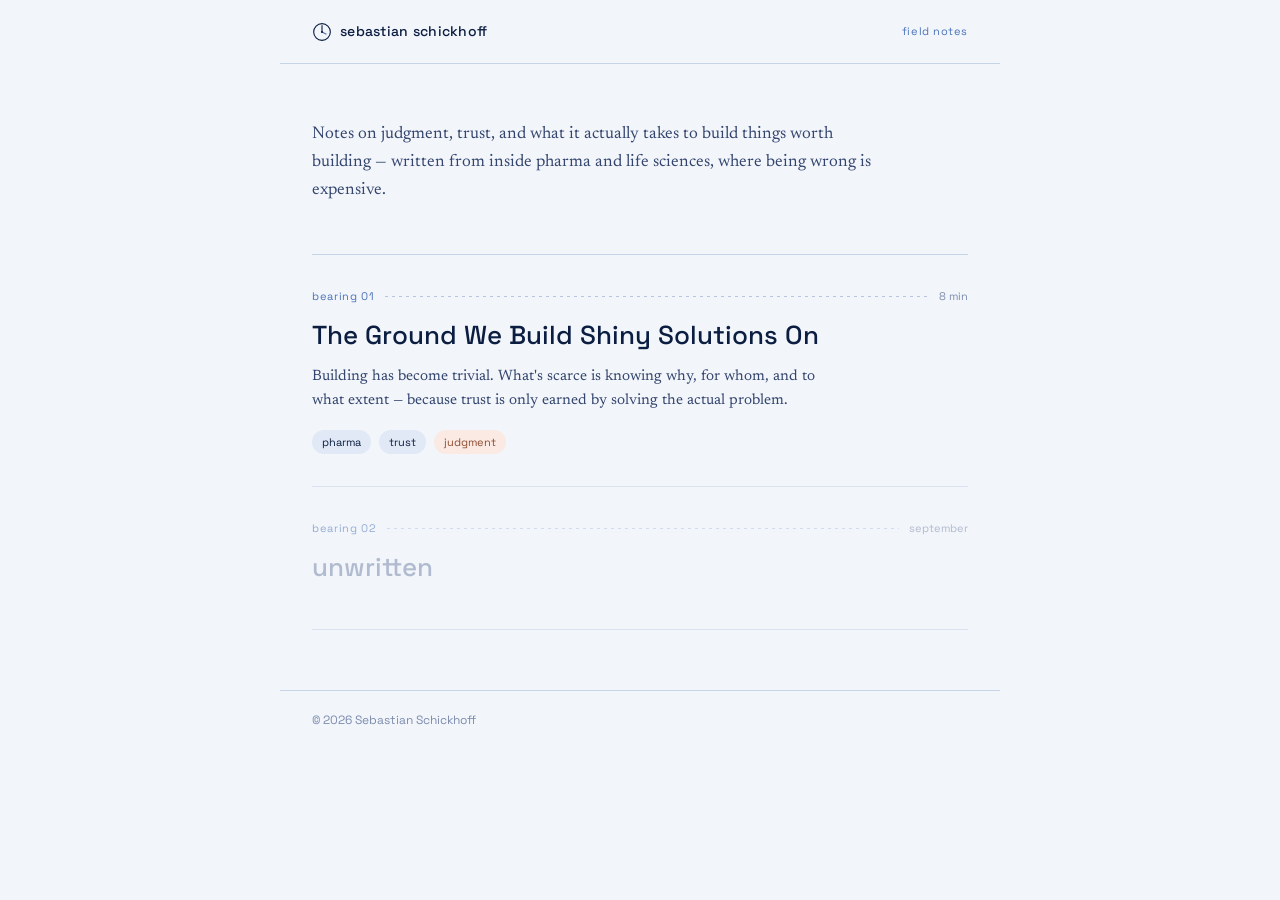
==== index.html @ 400cca40 "Add files via upload" ====
<!DOCTYPE html>
<html lang="en">
<head>
<meta charset="UTF-8">
<meta name="viewport" content="width=device-width, initial-scale=1.0">
<title>Sebastian Schickhoff</title>
<meta name="description" content="Field notes on judgment, trust, and building in regulated industries.">
<link rel="preconnect" href="https://fonts.googleapis.com">
<link href="https://fonts.googleapis.com/css2?family=Space+Grotesk:wght@400;500&family=Newsreader:ital,opsz@0,6..72;1,6..72&display=swap" rel="stylesheet">
<link rel="stylesheet" href="style.css">
</head>
<body>

<header class="site-header">
  <a href="index.html" class="brand">
    <svg width="20" height="20" viewBox="0 0 18 18" aria-hidden="true">
      <circle cx="9" cy="9" r="7.5" fill="none" stroke="var(--ink)" stroke-width="1"/>
      <line x1="9" y1="9" x2="9" y2="3" stroke="var(--ink)" stroke-width="1"/>
      <line x1="9" y1="9" x2="13" y2="11" stroke="var(--accent)" stroke-width="1"/>
      <circle cx="9" cy="9" r="1" fill="var(--ink)"/>
    </svg>
    <span>sebastian schickhoff</span>
  </a>
  <span class="site-kicker">field notes</span>
</header>

<main>
  <section class="intro">
    <p>Notes on judgment, trust, and what it actually takes to build things worth building — written from inside pharma and life sciences, where being wrong is expensive.</p>
  </section>

  <section class="bearings">

    <article class="bearing">
      <div class="bearing-meta">
        <span class="bearing-num">bearing 01</span>
        <span class="bearing-rule" aria-hidden="true"></span>
        <span class="bearing-time">8 min</span>
      </div>
      <h2><a href="ground-we-build.html">The Ground We Build Shiny Solutions On</a></h2>
      <p class="bearing-dek">Building has become trivial. What's scarce is knowing why, for whom, and to what extent — because trust is only earned by solving the actual problem.</p>
      <div class="tags">
        <span class="tag">pharma</span>
        <span class="tag">trust</span>
        <span class="tag tag-accent">judgment</span>
      </div>
    </article>

    <article class="bearing bearing-unwritten">
      <div class="bearing-meta">
        <span class="bearing-num">bearing 02</span>
        <span class="bearing-rule" aria-hidden="true"></span>
        <span class="bearing-time">september</span>
      </div>
      <h2 class="unwritten-title">unwritten</h2>
    </article>

  </section>
</main>

<footer class="site-footer">
  <span>&copy; 2026 Sebastian Schickhoff</span>
</footer>

</body>
</html>
---- style.css ----
:root {
  --paper: #F2F5FA;
  --ink: #0B1D40;
  --ink-soft: #33456E;
  --accent: #4A72B8;
  --accent-soft: #7C8CAE;
  --line: #C7D4E8;
  --tag-bg: #E1E9F6;
  --tag-accent-bg: #FBEAE3;
  --tag-accent-ink: #8C4A2E;
}

* { box-sizing: border-box; }

body {
  margin: 0;
  background: var(--paper);
  color: var(--ink);
  font-family: 'Newsreader', serif;
  line-height: 1.65;
}

a {
  color: inherit;
  text-decoration: none;
}

.site-header {
  display: flex;
  align-items: center;
  justify-content: space-between;
  padding: 20px 32px;
  border-bottom: 0.5px solid var(--line);
  max-width: 720px;
  margin: 0 auto;
}

.brand {
  display: flex;
  align-items: center;
  gap: 8px;
  font-family: 'Space Grotesk', sans-serif;
  font-weight: 500;
  font-size: 14px;
  letter-spacing: 0.02em;
}

.brand:hover { color: var(--accent); }
.brand:hover svg line:last-of-type { stroke: var(--ink); }

.site-kicker {
  font-family: 'Space Grotesk', sans-serif;
  font-size: 11px;
  color: var(--accent);
  letter-spacing: 0.05em;
}

main {
  max-width: 720px;
  margin: 0 auto;
  padding: 0 32px;
}

.intro {
  padding: 40px 0 8px;
  font-size: 17px;
  color: var(--ink-soft);
  max-width: 56ch;
}

.bearings {
  padding: 24px 0 60px;
}

.bearing {
  padding: 32px 0;
  border-top: 0.5px solid var(--line);
}

.bearing:last-child { border-bottom: 0.5px solid var(--line); }

.bearing-meta {
  display: flex;
  align-items: center;
  gap: 10px;
  margin-bottom: 14px;
}

.bearing-num {
  font-family: 'Space Grotesk', sans-serif;
  font-size: 11px;
  letter-spacing: 0.06em;
  color: var(--accent);
  white-space: nowrap;
}

.bearing-rule {
  flex: 1;
  height: 1px;
  background: repeating-linear-gradient(90deg, #B7C6E0 0, #B7C6E0 3px, transparent 3px, transparent 7px);
}

.bearing-time {
  font-family: 'Space Grotesk', sans-serif;
  font-size: 11px;
  color: var(--accent-soft);
  white-space: nowrap;
}

.bearing h2 {
  font-family: 'Space Grotesk', sans-serif;
  font-weight: 500;
  font-size: 26px;
  line-height: 1.28;
  margin: 0 0 12px;
}

.bearing h2 a:hover { color: var(--accent); }

.bearing-dek {
  font-size: 15px;
  color: var(--ink-soft);
  margin: 0 0 16px;
  max-width: 58ch;
}

.tags {
  display: flex;
  gap: 8px;
}

.tag {
  font-family: 'Space Grotesk', sans-serif;
  font-size: 11px;
  color: var(--ink);
  background: var(--tag-bg);
  padding: 3px 10px;
  border-radius: 20px;
}

.tag-accent {
  background: var(--tag-accent-bg);
  color: var(--tag-accent-ink);
}

.bearing-unwritten {
  opacity: 0.55;
}

.unwritten-title {
  font-family: 'Space Grotesk', sans-serif;
  font-weight: 500;
  font-size: 20px;
  color: var(--accent-soft);
  margin: 0;
}

.site-footer {
  max-width: 720px;
  margin: 0 auto;
  padding: 20px 32px 40px;
  font-family: 'Space Grotesk', sans-serif;
  font-size: 12px;
  color: var(--accent-soft);
  border-top: 0.5px solid var(--line);
}

/* Post page */
.post {
  max-width: 640px;
  margin: 0 auto;
  padding: 48px 32px 80px;
}

.post-title {
  font-family: 'Space Grotesk', sans-serif;
  font-weight: 500;
  font-size: 34px;
  line-height: 1.25;
  margin: 16px 0 24px;
}

.post-body {
  font-size: 18px;
  line-height: 1.75;
  color: var(--ink-soft);
}

.post-body p { margin: 0 0 22px; }

.back-link {
  display: inline-block;
  margin-top: 40px;
  font-family: 'Space Grotesk', sans-serif;
  font-size: 13px;
  color: var(--accent);
}

@media (max-width: 480px) {
  .site-header, main, .site-footer { padding-left: 20px; padding-right: 20px; }
  .bearing h2 { font-size: 22px; }
  .post-title { font-size: 26px; }
}
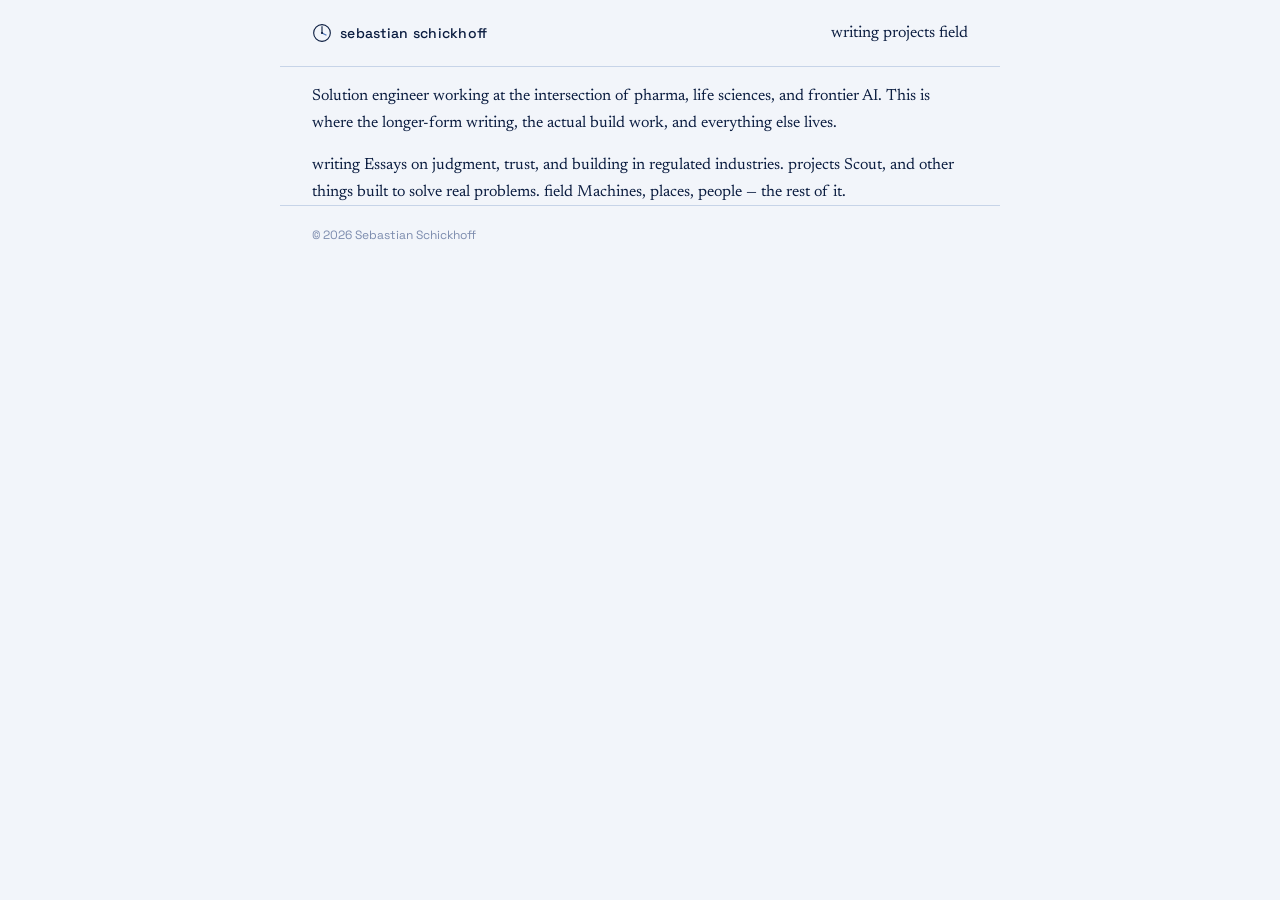
==== commit 9c904c48: "Revise index.html structure and content" ====
--- a/index.html
+++ b/index.html
@@ -4,7 +4,6 @@
 <meta charset="UTF-8">
 <meta name="viewport" content="width=device-width, initial-scale=1.0">
 <title>Sebastian Schickhoff</title>
-<meta name="description" content="Field notes on judgment, trust, and building in regulated industries.">
 <link rel="preconnect" href="https://fonts.googleapis.com">
 <link href="https://fonts.googleapis.com/css2?family=Space+Grotesk:wght@400;500&family=Newsreader:ital,opsz@0,6..72;1,6..72&display=swap" rel="stylesheet">
 <link rel="stylesheet" href="style.css">
@@ -21,41 +20,30 @@
     </svg>
     <span>sebastian schickhoff</span>
   </a>
-  <span class="site-kicker">field notes</span>
+  <nav class="site-nav">
+    <a href="writing.html">writing</a>
+    <a href="projects.html">projects</a>
+    <a href="field.html">field</a>
+  </nav>
 </header>
 
-<main>
-  <section class="intro">
-    <p>Notes on judgment, trust, and what it actually takes to build things worth building — written from inside pharma and life sciences, where being wrong is expensive.</p>
-  </section>
+<main class="landing">
+  <p class="landing-intro">Solution engineer working at the intersection of pharma, life sciences, and frontier AI. This is where the longer-form writing, the actual build work, and everything else lives.</p>
 
-  <section class="bearings">
-
-    <article class="bearing">
-      <div class="bearing-meta">
-        <span class="bearing-num">bearing 01</span>
-        <span class="bearing-rule" aria-hidden="true"></span>
-        <span class="bearing-time">8 min</span>
-      </div>
-      <h2><a href="ground-we-build.html">The Ground We Build Shiny Solutions On</a></h2>
-      <p class="bearing-dek">Building has become trivial. What's scarce is knowing why, for whom, and to what extent — because trust is only earned by solving the actual problem.</p>
-      <div class="tags">
-        <span class="tag">pharma</span>
-        <span class="tag">trust</span>
-        <span class="tag tag-accent">judgment</span>
-      </div>
-    </article>
-
-    <article class="bearing bearing-unwritten">
-      <div class="bearing-meta">
-        <span class="bearing-num">bearing 02</span>
-        <span class="bearing-rule" aria-hidden="true"></span>
-        <span class="bearing-time">september</span>
-      </div>
-      <h2 class="unwritten-title">unwritten</h2>
-    </article>
-
-  </section>
+  <div class="landing-links">
+    <a class="landing-card" href="writing.html">
+      <span class="landing-card-label">writing</span>
+      <span class="landing-card-dek">Essays on judgment, trust, and building in regulated industries.</span>
+    </a>
+    <a class="landing-card" href="projects.html">
+      <span class="landing-card-label">projects</span>
+      <span class="landing-card-dek">Scout, and other things built to solve real problems.</span>
+    </a>
+    <a class="landing-card" href="field.html">
+      <span class="landing-card-label">field</span>
+      <span class="landing-card-dek">Machines, places, people — the rest of it.</span>
+    </a>
+  </div>
 </main>
 
 <footer class="site-footer">
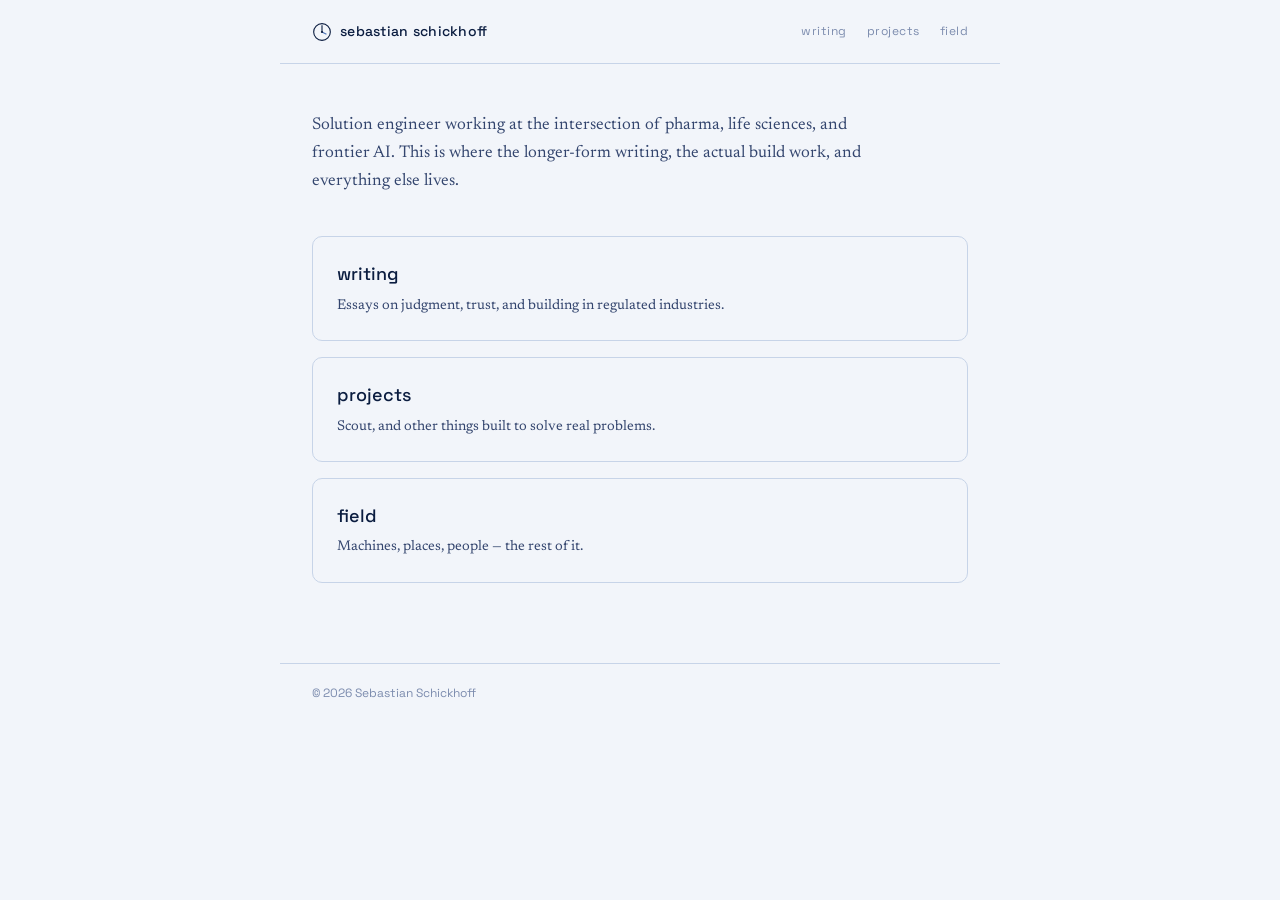
==== commit c545c144: "Add files via upload" ====
--- a/index.html
+++ b/index.html
@@ -21,9 +21,9 @@
     <span>sebastian schickhoff</span>
   </a>
   <nav class="site-nav">
-    <a href="writing.html">writing</a>
-    <a href="projects.html">projects</a>
-    <a href="field.html">field</a>
+    <a href="essays/index.html">writing</a>
+    <a href="projects/index.html">projects</a>
+    <a href="field/index.html">field</a>
   </nav>
 </header>
 
@@ -31,15 +31,15 @@
   <p class="landing-intro">Solution engineer working at the intersection of pharma, life sciences, and frontier AI. This is where the longer-form writing, the actual build work, and everything else lives.</p>
 
   <div class="landing-links">
-    <a class="landing-card" href="writing.html">
+    <a class="landing-card" href="essays/index.html">
       <span class="landing-card-label">writing</span>
       <span class="landing-card-dek">Essays on judgment, trust, and building in regulated industries.</span>
     </a>
-    <a class="landing-card" href="projects.html">
+    <a class="landing-card" href="projects/index.html">
       <span class="landing-card-label">projects</span>
       <span class="landing-card-dek">Scout, and other things built to solve real problems.</span>
     </a>
-    <a class="landing-card" href="field.html">
+    <a class="landing-card" href="field/index.html">
       <span class="landing-card-label">field</span>
       <span class="landing-card-dek">Machines, places, people — the rest of it.</span>
     </a>
--- a/style.css
+++ b/style.css
@@ -107,6 +107,13 @@
   white-space: nowrap;
 }
 
+.bearing-date {
+  font-family: 'Space Grotesk', sans-serif;
+  font-size: 11px;
+  color: var(--accent-soft);
+  white-space: nowrap;
+}
+
 .bearing h2 {
   font-family: 'Space Grotesk', sans-serif;
   font-weight: 500;
@@ -188,6 +195,20 @@
 
 .post-body p { margin: 0 0 22px; }
 
+.section-heading {
+  font-family: 'Space Grotesk', sans-serif;
+  font-weight: 500;
+  font-size: 13px;
+  letter-spacing: 0.08em;
+  text-transform: uppercase;
+  color: var(--accent);
+  margin: 44px 0 18px;
+}
+
+.post-body .section-heading:first-child {
+  margin-top: 0;
+}
+
 .back-link {
   display: inline-block;
   margin-top: 40px;
@@ -201,3 +222,131 @@
   .bearing h2 { font-size: 22px; }
   .post-title { font-size: 26px; }
 }
+
+.site-nav {
+  display: flex;
+  gap: 20px;
+  font-family: 'Space Grotesk', sans-serif;
+  font-size: 12px;
+  letter-spacing: 0.04em;
+  color: var(--accent-soft);
+}
+
+.site-nav a { color: var(--accent-soft); }
+.site-nav a:hover,
+.site-nav a[aria-current="page"] { color: var(--ink); }
+
+/* Landing page */
+.landing {
+  max-width: 720px;
+  margin: 0 auto;
+  padding: 48px 32px 80px;
+}
+
+.landing-intro {
+  font-size: 17px;
+  color: var(--ink-soft);
+  max-width: 56ch;
+  margin: 0 0 40px;
+}
+
+.landing-links {
+  display: grid;
+  gap: 16px;
+}
+
+.landing-card {
+  display: flex;
+  flex-direction: column;
+  gap: 6px;
+  padding: 22px 24px;
+  border: 0.5px solid var(--line);
+  border-radius: 10px;
+  transition: border-color 0.15s ease;
+}
+
+.landing-card:hover { border-color: var(--accent); }
+
+.landing-card-label {
+  font-family: 'Space Grotesk', sans-serif;
+  font-weight: 500;
+  font-size: 18px;
+  color: var(--ink);
+}
+
+.landing-card-dek {
+  font-size: 14px;
+  color: var(--ink-soft);
+}
+
+/* Projects page */
+.project-dek {
+  font-size: 16px;
+  color: var(--ink-soft);
+  margin: -8px 0 28px;
+}
+
+.stat-row {
+  display: flex;
+  gap: 32px;
+  padding: 20px 0;
+  margin-bottom: 28px;
+  border-top: 0.5px solid var(--line);
+  border-bottom: 0.5px solid var(--line);
+}
+
+.stat {
+  display: flex;
+  flex-direction: column;
+}
+
+.stat-num {
+  font-family: 'Space Grotesk', sans-serif;
+  font-weight: 500;
+  font-size: 26px;
+  color: var(--ink);
+}
+
+.stat-label {
+  font-family: 'Space Grotesk', sans-serif;
+  font-size: 11px;
+  color: var(--accent-soft);
+}
+
+/* Field page */
+.cluster { margin-bottom: 48px; }
+
+.cluster-title {
+  font-family: 'Space Grotesk', sans-serif;
+  font-weight: 500;
+  font-size: 13px;
+  letter-spacing: 0.04em;
+  color: var(--accent);
+  text-transform: lowercase;
+  margin-bottom: 16px;
+}
+
+.photo-grid {
+  display: grid;
+  grid-template-columns: repeat(auto-fill, minmax(220px, 1fr));
+  gap: 16px;
+}
+
+.photo-grid img {
+  width: 100%;
+  height: 260px;
+  object-fit: cover;
+  border-radius: 8px;
+  display: block;
+  background: var(--line);
+}
+
+.photo-grid figcaption {
+  font-size: 13px;
+  color: var(--ink-soft);
+  margin-top: 6px;
+}
+
+@media (max-width: 480px) {
+  .site-nav { gap: 14px; font-size: 11px; }
+}
